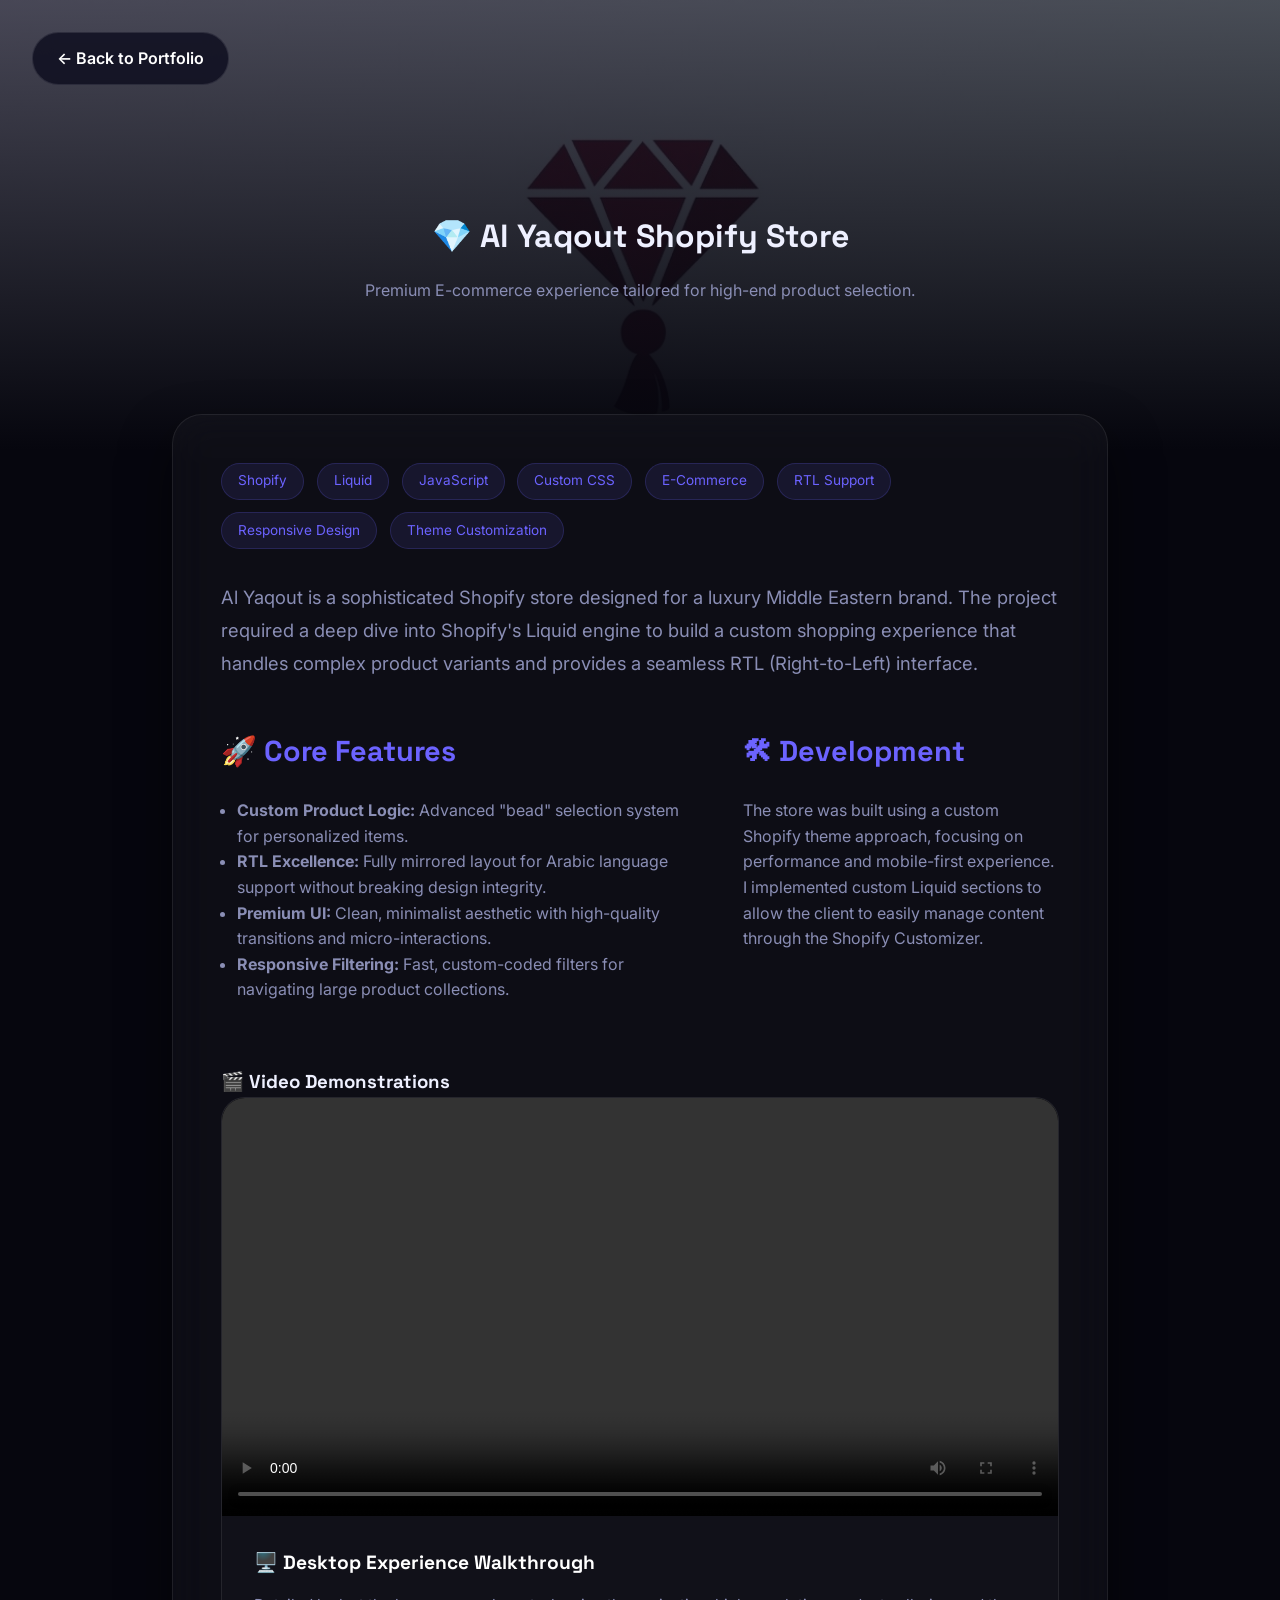
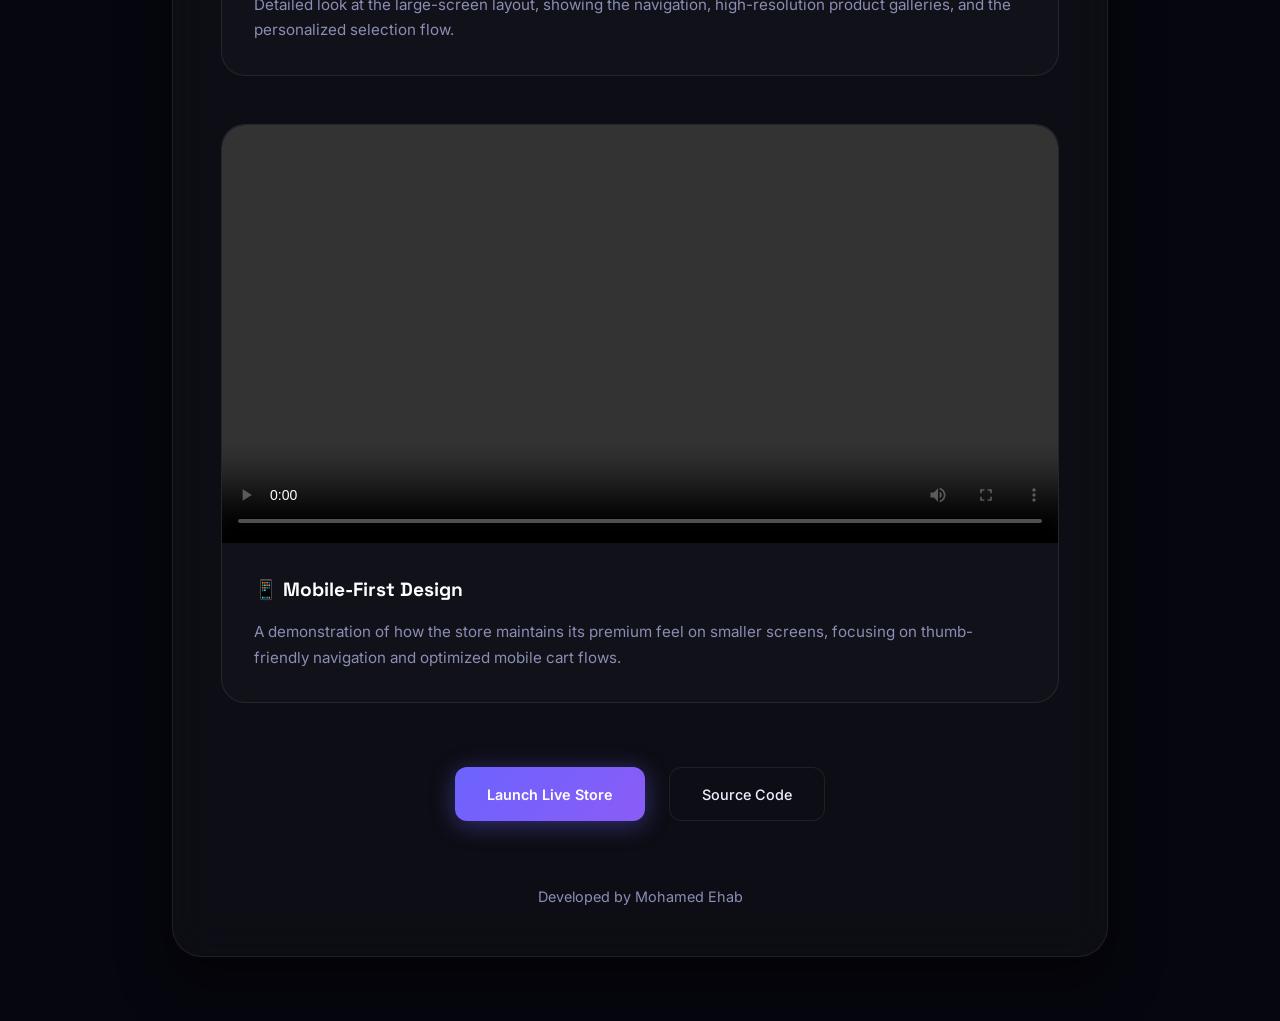
==== alyaquot-project/alyaquot-details.html @ 4246616d "Organize Al Yaqout project: added details page with videos and updated main thumbnail" ====
<!DOCTYPE html>
<html lang="en">

<head>
    <meta charset="UTF-8">
    <meta name="viewport" content="width=device-width, initial-scale=1.0">
    <title>Showcase: Al Yaqout Shopify | Mohamed Ehab</title>
    <link rel="preconnect" href="https://fonts.googleapis.com">
    <link rel="preconnect" href="https://fonts.gstatic.com" crossorigin>
    <link href="https://fonts.googleapis.com/css2?family=Space+Grotesk:wght@300;400;500;600;700&family=Inter:wght@300;400;500;600&display=swap" rel="stylesheet">
    <link rel="stylesheet" href="../style.css">
    <style>
        body {
            background: #06060e;
        }

        .details-hero {
            position: relative;
            min-height: 50vh;
            display: flex;
            align-items: center;
            justify-content: center;
            text-align: center;
            background: linear-gradient(135deg, rgba(108, 99, 255, 0.2), rgba(0, 212, 255, 0.1)), url('thumbnail.jpeg') center/cover no-repeat fixed;
            padding-top: 80px;
        }

        .details-hero::before {
            content: '';
            position: absolute;
            inset: 0;
            background: linear-gradient(to bottom, rgba(6, 6, 14, 0.7), #06060e);
        }

        .details-content {
            position: relative;
            z-index: 10;
            max-width: 1000px;
            margin: 0 auto;
            padding: 4rem 2rem;
        }

        .glass-panel {
            background: rgba(255, 255, 255, 0.03);
            backdrop-filter: blur(20px);
            border: 1px solid rgba(255, 255, 255, 0.08);
            border-radius: 30px;
            padding: 3rem;
            margin-top: -100px;
            box-shadow: 0 25px 50px rgba(0, 0, 0, 0.5);
        }

        .back-btn {
            position: fixed;
            top: 2rem;
            left: 2rem;
            z-index: 1000;
            background: rgba(12, 12, 29, 0.8);
            backdrop-filter: blur(10px);
            padding: 0.8rem 1.5rem;
            border-radius: 50px;
            border: 1px solid rgba(255, 255, 255, 0.1);
            color: #fff;
            font-weight: 600;
            display: flex;
            align-items: center;
            gap: 0.5rem;
            transition: all 0.3s ease;
        }

        .back-btn:hover {
            border-color: #6c63ff;
            transform: translateX(-5px);
        }

        .showcase-grid {
            display: grid;
            grid-template-columns: 1.2fr 0.8fr;
            gap: 3rem;
            margin-top: 3rem;
            text-align: left;
        }

        .showcase-section h3 {
            font-size: 1.8rem;
            margin-bottom: 1.5rem;
            color: #6c63ff;
            display: flex;
            align-items: center;
            gap: 0.8rem;
        }

        .tech-tags {
            display: flex;
            flex-wrap: wrap;
            gap: 0.8rem;
            margin-bottom: 2rem;
        }

        .tech-tags span {
            background: rgba(108, 99, 255, 0.1);
            color: #6c63ff;
            padding: 0.4rem 1rem;
            border-radius: 50px;
            font-size: 0.85rem;
            border: 1px solid rgba(108, 99, 255, 0.2);
        }

        .video-showcase {
            margin-top: 4rem;
        }

        .video-container {
            display: grid;
            grid-template-columns: 1fr;
            gap: 3rem;
        }

        .video-card {
            background: rgba(255, 255, 255, 0.02);
            border: 1px solid rgba(255, 255, 255, 0.08);
            border-radius: 24px;
            overflow: hidden;
            transition: all 0.4s ease;
        }

        .video-card:hover {
            border-color: #6c63ff;
            box-shadow: 0 20px 40px rgba(108, 99, 255, 0.1);
            transform: translateY(-5px);
        }

        .video-card video {
            width: 100%;
            display: block;
            max-height: 600px;
            object-fit: contain;
            background: #000;
        }

        .video-info {
            padding: 2rem;
        }

        .video-info h4 {
            font-size: 1.2rem;
            margin-bottom: 0.8rem;
            color: #fff;
        }

        .video-info p {
            color: #8a8eb5;
            font-size: 0.95rem;
            line-height: 1.7;
        }

        .dual-video {
            display: grid;
            grid-template-columns: 1.2fr 0.8fr;
            gap: 2rem;
        }

        @media (max-width: 900px) {
            .showcase-grid, .dual-video {
                grid-template-columns: 1fr;
            }
            
            .glass-panel {
                padding: 1.5rem;
                margin-top: -50px;
            }
        }

        .btn-group {
            display: flex;
            gap: 1.5rem;
            margin-top: 4rem;
            justify-content: center;
        }
    </style>
</head>

<body>
    <a href="../index.html#projects" class="back-btn">← Back to Portfolio</a>

    <header class="details-hero">
        <div class="container">
            <h1 class="reveal-up">💎 Al Yaqout Shopify Store</h1>
            <p class="reveal-up delay-1" style="max-width: 800px; margin: 1rem auto; color: #8a8eb5;">Premium E-commerce experience tailored for high-end product selection.</p>
        </div>
    </header>

    <main class="details-content">
        <div class="glass-panel reveal-up delay-2">
            <div class="tech-tags">
                <span>Shopify</span><span>Liquid</span><span>JavaScript</span><span>Custom CSS</span><span>E-Commerce</span><span>RTL Support</span><span>Responsive Design</span><span>Theme Customization</span>
            </div>

            <p style="font-size: 1.15rem; color: #8a8eb5; line-height: 1.8;">
                Al Yaqout is a sophisticated Shopify store designed for a luxury Middle Eastern brand. The project required a deep dive into Shopify's Liquid engine to build a custom shopping experience that handles complex product variants and provides a seamless RTL (Right-to-Left) interface.
            </p>

            <div class="showcase-grid">
                <div class="showcase-section">
                    <h3>🚀 Core Features</h3>
                    <ul class="mini-list" style="margin-left: 1rem; color: #8a8eb5; list-style: disc;">
                        <li><strong>Custom Product Logic:</strong> Advanced "bead" selection system for personalized items.</li>
                        <li><strong>RTL Excellence:</strong> Fully mirrored layout for Arabic language support without breaking design integrity.</li>
                        <li><strong>Premium UI:</strong> Clean, minimalist aesthetic with high-quality transitions and micro-interactions.</li>
                        <li><strong>Responsive Filtering:</strong> Fast, custom-coded filters for navigating large product collections.</li>
                    </ul>
                </div>

                <div class="showcase-section">
                    <h3>🛠 Development</h3>
                    <p style="color: #8a8eb5;">The store was built using a custom Shopify theme approach, focusing on performance and mobile-first experience. I implemented custom Liquid sections to allow the client to easily manage content through the Shopify Customizer.</p>
                </div>
            </div>

            <!-- Video Section -->
            <div class="video-showcase">
                <h3>🎬 Video Demonstrations</h3>
                <div class="video-container">
                    
                    <!-- Desktop View -->
                    <div class="video-card">
                        <video controls preload="metadata">
                            <source src="alyaquot website.mp4" type="video/mp4">
                        </video>
                        <div class="video-info">
                            <h4>🖥️ Desktop Experience Walkthrough</h4>
                            <p>Detailed look at the large-screen layout, showing the navigation, high-resolution product galleries, and the personalized selection flow.</p>
                        </div>
                    </div>

                    <!-- Mobile View -->
                    <div class="video-card">
                        <video controls preload="metadata">
                            <source src="alyaquot website phone.mp4" type="video/mp4">
                        </video>
                        <div class="video-info">
                            <h4>📱 Mobile-First Design</h4>
                            <p>A demonstration of how the store maintains its premium feel on smaller screens, focusing on thumb-friendly navigation and optimized mobile cart flows.</p>
                        </div>
                    </div>

                </div>
            </div>

            <div class="btn-group">
                <a href="https://al-yaqout-3.myshopify.com/" target="_blank" class="btn-glow">
                    <span>Launch Live Store</span>
                    <div class="btn-shine"></div>
                </a>
                <a href="https://github.com/mohamedehab1717/alyaquot-shopify.git" target="_blank" class="btn-ghost">Source Code</a>
            </div>

            <p style="text-align: center; margin-top: 4rem; color: #8a8eb5; font-size: 0.9rem;">Developed by Mohamed Ehab</p>
        </div>
    </main>

    <script>
        // Simple reveal script for details page
        document.addEventListener('DOMContentLoaded', () => {
            const reveals = document.querySelectorAll('.reveal-up');
            reveals.forEach((el, i) => {
                setTimeout(() => {
                    el.style.opacity = '1';
                    el.style.transform = 'translateY(0)';
                    el.style.transition = 'all 0.8s cubic-bezier(0.4, 0, 0.2, 1)';
                }, 200 + (i * 150));
            });
        });
    </script>
</body>

</html>
---- style.css ----
:root {
    --primary: #6c63ff;
    --primary-glow: rgba(108,99,255,0.4);
    --accent: #00d4ff;
    --accent-glow: rgba(0,212,255,0.3);
    --bg: #06060e;
    --bg2: #0c0c1d;
    --surface: rgba(255,255,255,0.03);
    --glass: rgba(255,255,255,0.05);
    --glass-border: rgba(255,255,255,0.08);
    --text: #eef0ff;
    --text2: #8a8eb5;
    --font: 'Space Grotesk', sans-serif;
    --font2: 'Inter', sans-serif;
}

*, *::before, *::after { margin:0; padding:0; box-sizing:border-box; }
html { scroll-behavior: smooth; }
body { font-family:var(--font2); background:var(--bg); color:var(--text); overflow-x:hidden; line-height:1.6; }
a { text-decoration:none; color:inherit; }
ul { list-style:none; }
h1,h2,h3,h4 { font-family:var(--font); font-weight:700; }
.container { max-width:1140px; margin:0 auto; padding:0 2rem; }
.gradient-text { background:linear-gradient(135deg,var(--primary),var(--accent)); -webkit-background-clip:text; background-clip:text; -webkit-text-fill-color:transparent; }

/* ===== SCROLL PROGRESS ===== */
.scroll-progress { position:fixed; top:0; left:0; height:3px; width:0; background:linear-gradient(90deg,var(--primary),var(--accent)); z-index:9999; transition:width .05s linear; }

/* ===== STARFIELD CANVAS ===== */
#starfield { position:fixed; top:0; left:0; width:100%; height:100%; z-index:0; pointer-events:none; }

/* ===== MOUSE GLOW ===== */
.mouse-glow { position:fixed; width:400px; height:400px; border-radius:50%; background:radial-gradient(circle,rgba(108,99,255,0.08),transparent 70%); pointer-events:none; z-index:1; transform:translate(-50%,-50%); transition:opacity .3s; }

/* ===== NAVBAR ===== */
.navbar { position:fixed; top:0; width:100%; z-index:1000; padding:1.2rem 0; transition:all .4s ease; }
.navbar.scrolled { background:rgba(6,6,14,0.85); backdrop-filter:blur(20px); border-bottom:1px solid var(--glass-border); padding:.8rem 0; }
.nav-inner { max-width:1140px; margin:0 auto; padding:0 2rem; display:flex; justify-content:space-between; align-items:center; }
.logo { font-family:var(--font); font-size:1.4rem; font-weight:700; letter-spacing:-1px; }
.logo-bracket { color:var(--primary); }
.nav-links { display:flex; gap:2.5rem; }
.nav-links a { font-size:.9rem; font-weight:500; color:var(--text2); position:relative; padding:.3rem 0; transition:color .3s; }
.nav-links a::after { content:''; position:absolute; bottom:0; left:0; width:0; height:2px; background:linear-gradient(90deg,var(--primary),var(--accent)); transition:width .3s ease; border-radius:2px; }
.nav-links a:hover { color:var(--text); }
.nav-links a:hover::after { width:100%; }
.nav-toggle { display:none; cursor:pointer; width:28px; height:20px; position:relative; z-index:1001; }
.nav-toggle span { display:block; width:100%; height:2px; background:var(--text); position:absolute; transition:all .3s ease; }
.nav-toggle span:nth-child(1){top:0} .nav-toggle span:nth-child(2){top:9px} .nav-toggle span:nth-child(3){top:18px}
.nav-toggle.active span:nth-child(1){transform:translateY(9px) rotate(45deg)} .nav-toggle.active span:nth-child(2){opacity:0} .nav-toggle.active span:nth-child(3){transform:translateY(-9px) rotate(-45deg)}

/* ===== HERO ===== */
.hero { min-height:100vh; display:flex; align-items:center; position:relative; z-index:2; padding:6rem 0 4rem; }
.hero-grid { max-width:1140px; margin:0 auto; padding:0 2rem; display:grid; grid-template-columns:1fr 1fr; gap:4rem; align-items:center; }
.hero-label { font-size:.8rem; letter-spacing:4px; color:var(--primary); font-weight:600; margin-bottom:1.5rem; }
.hero-name { font-size:clamp(2.5rem,5.5vw,4.5rem); line-height:1.05; margin-bottom:1.5rem; }
.hero-desc { font-size:1.15rem; color:var(--text2); max-width:500px; margin-bottom:2.5rem; }
.hero-actions { display:flex; gap:1.2rem; margin-bottom:3rem; flex-wrap:wrap; }
.hero-stats { display:flex; gap:2rem; align-items:center; }
.stat { text-align:center; }
.stat-num { font-family:var(--font); font-size:2rem; font-weight:700; color:var(--text); }
.stat-plus { color:var(--primary); font-weight:700; font-size:1.5rem; }
.stat-label { display:block; font-size:.75rem; color:var(--text2); margin-top:.2rem; text-transform:uppercase; letter-spacing:1px; }
.stat-divider { width:1px; height:40px; background:var(--glass-border); }

/* Buttons */
.btn-glow { position:relative; display:inline-flex; align-items:center; padding:.9rem 2rem; background:linear-gradient(135deg,var(--primary),#8b5cf6); color:#fff; border-radius:12px; font-weight:600; font-size:.9rem; overflow:hidden; transition:all .3s ease; box-shadow:0 4px 25px var(--primary-glow); }
.btn-glow:hover { transform:translateY(-2px); box-shadow:0 8px 35px var(--primary-glow); }
.btn-shine { position:absolute; top:0; left:-100%; width:100%; height:100%; background:linear-gradient(90deg,transparent,rgba(255,255,255,0.15),transparent); transition:left .5s ease; }
.btn-glow:hover .btn-shine { left:100%; }
.btn-ghost { display:inline-flex; align-items:center; padding:.9rem 2rem; border:1px solid var(--glass-border); color:var(--text); border-radius:12px; font-weight:500; font-size:.9rem; transition:all .3s ease; }
.btn-ghost:hover { border-color:var(--primary); color:var(--primary); background:rgba(108,99,255,0.05); transform:translateY(-2px); }
.btn-sm { padding:.65rem 1.4rem; font-size:.85rem; }
.btn-cv { border-color:var(--accent); color:var(--accent); }
.btn-cv:hover { border-color:var(--accent); color:#fff; background:rgba(0,212,255,0.12); }

/* ===== 3D CUBE ===== */
.hero-visual { position:relative; display:flex; align-items:center; justify-content:center; height:450px; }
.cube-scene { width:160px; height:160px; perspective:600px; }
.cube { width:100%; height:100%; position:relative; transform-style:preserve-3d; animation:cubeRotate 12s ease-in-out infinite; }
.cube-face { position:absolute; width:160px; height:160px; display:flex; align-items:center; justify-content:center; font-family:var(--font); font-size:2rem; font-weight:700; color:var(--primary); border:2px solid rgba(108,99,255,0.35); background:rgba(108,99,255,0.06); backdrop-filter:blur(8px); box-shadow:inset 0 0 30px rgba(108,99,255,0.08), 0 0 15px rgba(108,99,255,0.1); }
.cube-face.front  { transform:rotateY(0deg) translateZ(80px); }
.cube-face.back   { transform:rotateY(180deg) translateZ(80px); }
.cube-face.right  { transform:rotateY(90deg) translateZ(80px); }
.cube-face.left   { transform:rotateY(-90deg) translateZ(80px); }
.cube-face.top    { transform:rotateX(90deg) translateZ(80px); }
.cube-face.bottom { transform:rotateX(-90deg) translateZ(80px); }
@keyframes cubeRotate { 0%{transform:rotateX(-20deg) rotateY(0)} 25%{transform:rotateX(10deg) rotateY(90deg)} 50%{transform:rotateX(-10deg) rotateY(180deg)} 75%{transform:rotateX(20deg) rotateY(270deg)} 100%{transform:rotateX(-20deg) rotateY(360deg)} }

/* Orbit rings */
.orbit-ring { position:absolute; border:1px solid rgba(108,99,255,0.1); border-radius:50%; }
.ring-1 { width:280px; height:280px; top:50%; left:50%; transform:translate(-50%,-50%); animation:orbitSpin 8s linear infinite; }
.ring-2 { width:360px; height:360px; top:50%; left:50%; transform:translate(-50%,-50%) rotateX(60deg); animation:orbitSpin 12s linear infinite reverse; }
.ring-3 { width:420px; height:420px; top:50%; left:50%; transform:translate(-50%,-50%) rotateY(60deg); animation:orbitSpin 16s linear infinite; }
.orbit-dot { width:6px; height:6px; background:var(--primary); border-radius:50%; position:absolute; top:-3px; left:50%; box-shadow:0 0 12px var(--primary-glow); }
@keyframes orbitSpin { to{transform:translate(-50%,-50%) rotate(360deg)} }

/* Floating shapes */
.floating-shape { position:absolute; border-radius:50%; filter:blur(60px); }
.shape-1 { width:200px; height:200px; background:rgba(108,99,255,0.12); top:10%; right:5%; animation:float1 7s ease-in-out infinite; }
.shape-2 { width:150px; height:150px; background:rgba(0,212,255,0.1); bottom:15%; left:10%; animation:float2 9s ease-in-out infinite; }
.shape-3 { width:100px; height:100px; background:rgba(139,92,246,0.12); top:60%; right:20%; animation:float1 11s ease-in-out infinite reverse; }
@keyframes float1 { 0%,100%{transform:translate(0,0)} 50%{transform:translate(-20px,25px)} }
@keyframes float2 { 0%,100%{transform:translate(0,0)} 50%{transform:translate(25px,-20px)} }

/* Scroll indicator */
.scroll-indicator { position:absolute; bottom:2rem; left:50%; transform:translateX(-50%); display:flex; flex-direction:column; align-items:center; gap:.5rem; }
.scroll-line { width:1px; height:40px; background:linear-gradient(to bottom,var(--primary),transparent); animation:scrollPulse 2s ease-in-out infinite; }
@keyframes scrollPulse { 0%,100%{opacity:.3;transform:scaleY(1)} 50%{opacity:1;transform:scaleY(1.3)} }

/* ===== SECTIONS ===== */
.section { padding:7rem 0; position:relative; z-index:2; }
.section-dark { background:var(--bg2); }
.section-header { text-align:center; margin-bottom:4rem; }
.section-tag { font-size:.75rem; letter-spacing:3px; color:var(--primary); font-weight:600; text-transform:uppercase; display:block; margin-bottom:.8rem; }
.section-title { font-size:clamp(2rem,4vw,3rem); }

/* ===== GLASS CARD ===== */
.glass-card { background:var(--glass); border:1px solid var(--glass-border); border-radius:20px; backdrop-filter:blur(10px); transition:all .4s ease; }
.glass-card:hover { background:rgba(255,255,255,0.07); border-color:rgba(108,99,255,0.2); box-shadow:0 20px 60px rgba(0,0,0,0.3); }

/* ===== ABOUT ===== */
.about-layout { max-width:900px; margin:0 auto; }
.about-card { padding:2.5rem; margin-bottom:2rem; display:flex; flex-direction:column; align-items:center; text-align:center; }
.about-icon { font-size:3rem; margin-bottom:1.5rem; }
.about-card p { color:var(--text2); font-size:1.05rem; max-width:600px; line-height:1.8; }
.about-decorative-line { width:60px; height:3px; background:linear-gradient(90deg,var(--primary),var(--accent)); border-radius:2px; margin-top:2rem; }
.about-grid { display:grid; grid-template-columns:repeat(3,1fr); gap:1.5rem; }
.about-mini-card { padding:2rem; text-align:center; }
.mini-icon { font-size:2rem; margin-bottom:1rem; }
.about-mini-card h4 { font-size:1rem; margin-bottom:.4rem; color:var(--text); }
.about-mini-card p { font-size:.85rem; color:var(--text2); }

/* ===== SKILLS ===== */
.skills-showcase { display:grid; grid-template-columns:repeat(4,1fr); gap:1.5rem; }
.skill-card-3d { perspective:800px; }
.skill-card-inner { padding:2.5rem 1.5rem; text-align:center; height:100%; transition:all .4s ease; }
.skill-icon-wrap { width:60px; height:60px; margin:0 auto 1.2rem; background:linear-gradient(135deg,rgba(108,99,255,0.15),rgba(0,212,255,0.1)); border-radius:16px; display:flex; align-items:center; justify-content:center; }
.skill-icon { font-size:1.6rem; }
.skill-card-inner h3 { font-size:1.1rem; margin-bottom:1.2rem; }
.skill-list { display:flex; flex-direction:column; gap:.5rem; }
.skill-chip { font-size:.8rem; padding:.45rem .8rem; background:rgba(108,99,255,0.08); border:1px solid rgba(108,99,255,0.12); border-radius:8px; color:var(--text2); transition:all .3s ease; }
.skill-chip:hover { background:rgba(108,99,255,0.15); color:var(--text); border-color:var(--primary); transform:translateX(4px); }

/* ===== PROJECTS ===== */
.projects-stack { display:flex; flex-direction:column; gap:4rem; }
.project-showcase { display:grid; grid-template-columns:1.1fr 1fr; gap:3rem; align-items:center; }
.project-showcase.reverse { direction:rtl; }
.project-showcase.reverse > * { direction:ltr; }
.project-visual { position:relative; }
.project-img-wrap { border-radius:20px; overflow:hidden; position:relative; }
.project-img-wrap img, .project-video { width:100%; height:300px; object-fit:cover; display:block; transition:transform .6s ease; }
.project-showcase:hover .project-img-wrap img { transform:scale(1.05); }
.project-img-overlay { position:absolute; inset:0; background:linear-gradient(135deg,rgba(108,99,255,0.2),rgba(0,212,255,0.1)); opacity:0; transition:opacity .4s ease; }
.project-showcase:hover .project-img-overlay { opacity:1; }
.project-number { position:absolute; bottom:-1rem; right:-1rem; font-family:var(--font); font-size:5rem; font-weight:700; color:rgba(108,99,255,0.08); line-height:1; }
.project-details { padding:2.5rem; }
.project-badge { display:inline-block; font-size:.7rem; font-weight:600; letter-spacing:2px; text-transform:uppercase; color:var(--primary); background:rgba(108,99,255,0.1); padding:.3rem .8rem; border-radius:6px; margin-bottom:1rem; }
.project-details h3 { font-size:1.4rem; margin-bottom:1rem; }
.project-details p { color:var(--text2); font-size:.9rem; margin-bottom:1.5rem; line-height:1.7; }
.project-tech { display:flex; flex-wrap:wrap; gap:.4rem; margin-bottom:1.5rem; }
.project-tech span { font-size:.75rem; padding:.3rem .7rem; background:rgba(255,255,255,0.04); border:1px solid var(--glass-border); border-radius:6px; color:var(--text2); transition:all .3s; }
.project-tech span:hover { border-color:var(--primary); color:var(--primary); }
.project-actions { display:flex; gap:.8rem; flex-wrap:wrap; }

/* ===== CONTACT ===== */
.contact-layout { max-width:700px; margin:0 auto; text-align:center; }
.contact-intro { color:var(--text2); font-size:1.05rem; margin-bottom:3rem; }
.contact-cards { display:flex; flex-direction:column; gap:1rem; }
.contact-card { display:flex; align-items:center; gap:1.5rem; padding:1.5rem 2rem; text-align:left; cursor:pointer; }
.contact-card:hover { transform:translateX(8px); }
.contact-icon-wrap { width:50px; height:50px; background:linear-gradient(135deg,rgba(108,99,255,0.15),rgba(0,212,255,0.1)); border-radius:14px; display:flex; align-items:center; justify-content:center; flex-shrink:0; }
.contact-icon { font-size:1.4rem; }
.contact-info { flex:1; }
.contact-label { display:block; font-size:.7rem; color:var(--text2); text-transform:uppercase; letter-spacing:1px; margin-bottom:.2rem; }
.contact-value { font-weight:500; font-size:.95rem; }
.contact-arrow { color:var(--text2); font-size:1.2rem; transition:all .3s ease; }
.contact-card:hover .contact-arrow { color:var(--primary); transform:translateX(4px); }

/* ===== FOOTER ===== */
.footer { padding:3rem 0; border-top:1px solid var(--glass-border); position:relative; z-index:2; }
.footer-inner { display:flex; justify-content:space-between; align-items:center; }
.footer p { color:var(--text2); font-size:.85rem; }

/* ===== REVEAL ANIMATIONS ===== */
.reveal-up { opacity:0; transform:translateY(40px); transition:opacity .8s cubic-bezier(.4,0,.2,1), transform .8s cubic-bezier(.4,0,.2,1); }
.reveal-up.visible { opacity:1; transform:translateY(0); }
.delay-1{transition-delay:.1s} .delay-2{transition-delay:.2s} .delay-3{transition-delay:.3s} .delay-4{transition-delay:.4s}

/* ===== RESPONSIVE ===== */
@media(max-width:1024px) {
    .skills-showcase { grid-template-columns:repeat(2,1fr); }
    .project-showcase, .project-showcase.reverse { grid-template-columns:1fr; direction:ltr; }
}
@media(max-width:768px) {
    .nav-toggle { display:block; }
    .nav-links { 
        position:fixed; top:0; right:-100%; width:80%; height:100vh; 
        background:var(--bg2); flex-direction:column; padding:6rem 2rem; 
        transition:all .4s cubic-bezier(0.4, 0, 0.2, 1); 
        box-shadow:-10px 0 40px rgba(0,0,0,.5);
        z-index: 1000;
        backdrop-filter: blur(20px);
    }
    .nav-links.active { right:0; }
    .nav-links a { font-size:1.5rem; width: 100%; text-align: center; padding: 1rem 0; border-bottom: 1px solid var(--glass-border); }
    
    .hero { padding-top: 5rem; }
    .hero-grid { grid-template-columns:1fr; text-align:center; gap: 3rem; }
    .hero-name { font-size: clamp(2rem, 10vw, 3.5rem); margin-top: 1rem; }
    .hero-desc { margin-left:auto; margin-right:auto; font-size: 1rem; line-height: 1.6; }
    .hero-actions { justify-content:center; gap: 1rem; width: 100%; }
    .hero-actions .btn-glow, .hero-actions .btn-ghost { width: 100%; justify-content: center; }
    
    .hero-stats { justify-content:center; gap: 1.5rem; flex-wrap: wrap; }
    .stat-num { font-size: 1.5rem; }
    
    .hero-visual { height:350px; margin-top:1rem; transform: scale(0.8); }
    .cube-scene { width:120px; height:120px; }
    .cube-face { width:120px; height:120px; font-size:1.5rem; }
    .cube-face.front{transform:rotateY(0deg) translateZ(60px)} 
    .cube-face.back{transform:rotateY(180deg) translateZ(60px)} 
    .cube-face.right{transform:rotateY(90deg) translateZ(60px)} 
    .cube-face.left{transform:rotateY(-90deg) translateZ(60px)} 
    .cube-face.top{transform:rotateX(90deg) translateZ(60px)} 
    .cube-face.bottom{transform:rotateX(-90deg) translateZ(60px)}
    
    .ring-1{width:180px;height:180px} 
    .ring-2{width:240px;height:240px} 
    .ring-3{width:280px;height:280px}
    
    .about-grid { grid-template-columns:1fr; gap: 1rem; }
    .about-card { padding: 1.5rem; }
    
    .skills-showcase { grid-template-columns:1fr; gap: 1.5rem; }
    
    .project-showcase { gap: 2rem; }
    .project-details { padding: 1.5rem; }
    .project-img-wrap img { height: 200px; }
    .project-number { font-size: 3rem; bottom: -0.5rem; right: -0.5rem; }
    
    .contact-card { padding: 1.2rem; gap: 1rem; flex-direction: row; text-align: left; }
    .contact-icon-wrap { width: 40px; height: 40px; }
    .contact-icon { font-size: 1.2rem; }
    .contact-value { font-size: 0.85rem; word-break: break-all; }
    
    .section { padding:4rem 0; }
    .section-header { margin-bottom: 2.5rem; }
    .footer-inner { flex-direction:column; gap:1.5rem; text-align:center; }
    .mouse-glow { display:none; }
}

@media(max-width: 480px) {
    .hero-name { font-size: 2.2rem; }
    .hero-actions { flex-direction: column; }
    .hero-visual { transform: scale(0.65); height: 280px; }
    .contact-card { padding: 1rem; }
    .contact-arrow { display: none; }
}
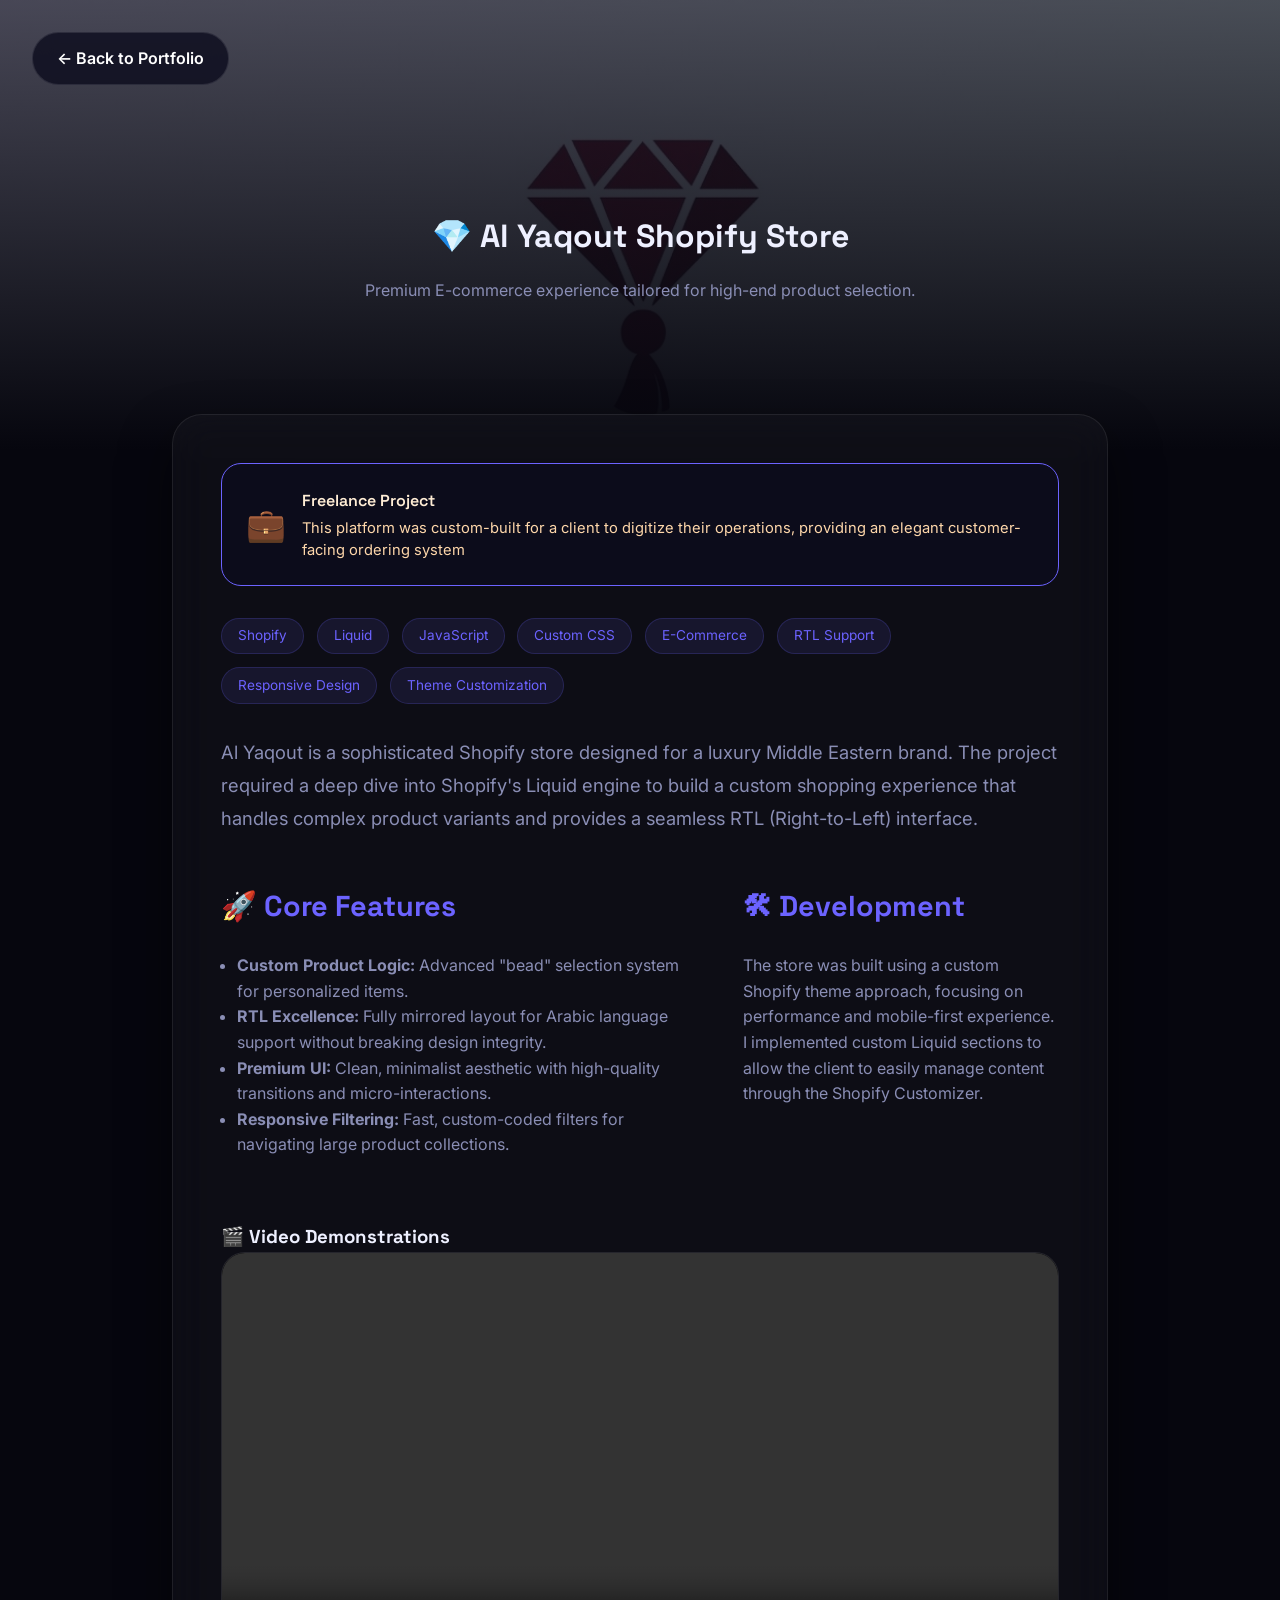
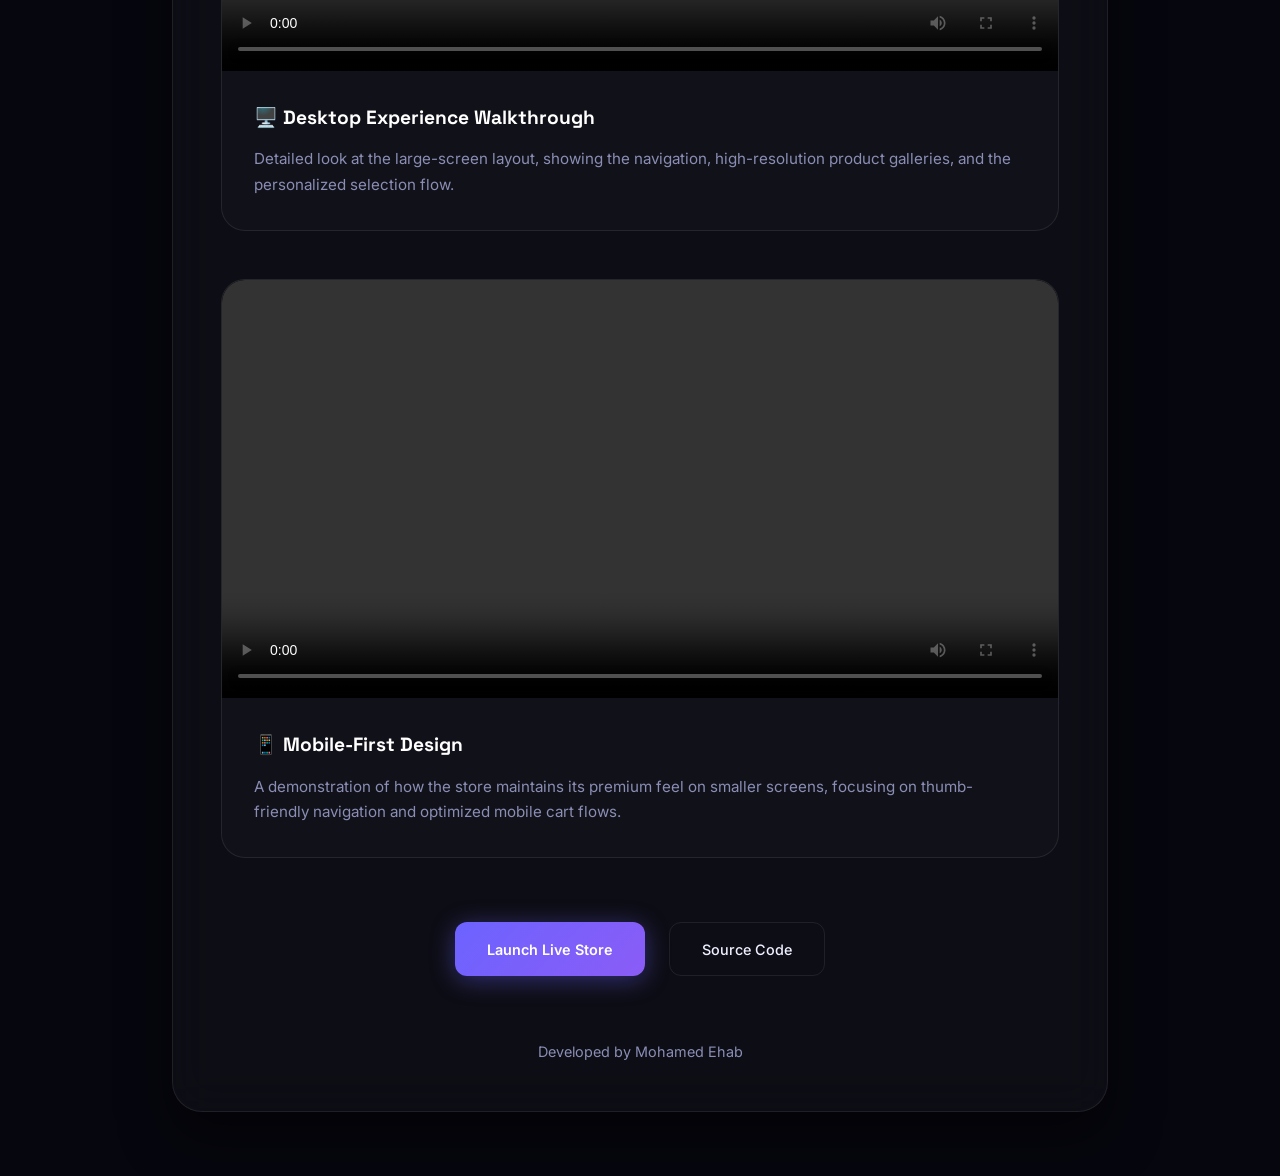
==== commit ce0046ea: "Update project" ====
--- a/alyaquot-project/alyaquot-details.html
+++ b/alyaquot-project/alyaquot-details.html
@@ -192,6 +192,14 @@
 
     <main class="details-content">
         <div class="glass-panel reveal-up delay-2">
+              <!-- Freelance Project Highlight Badge -->
+            <div style="background: rgba(12, 12, 29, 0.8); border: 1px solid #6c63ff; border-radius: 20px; padding: 1.5rem; margin-bottom: 2rem; display: flex; align-items: center; gap: 1rem;">
+                <span style="font-size: 2rem;">💼</span>
+                <div>
+                    <h4 style="margin: 0 0 0.2rem 0; color: #ffedd5; font-weight: 600;">Freelance Project</h4>
+                    <p style="margin: 0; color: #fed7aa; font-size: 0.92rem; line-height: 1.5;">This platform was custom-built for a client to digitize their  operations, providing an elegant customer-facing ordering system </p>
+                </div>
+            </div>
             <div class="tech-tags">
                 <span>Shopify</span><span>Liquid</span><span>JavaScript</span><span>Custom CSS</span><span>E-Commerce</span><span>RTL Support</span><span>Responsive Design</span><span>Theme Customization</span>
             </div>
